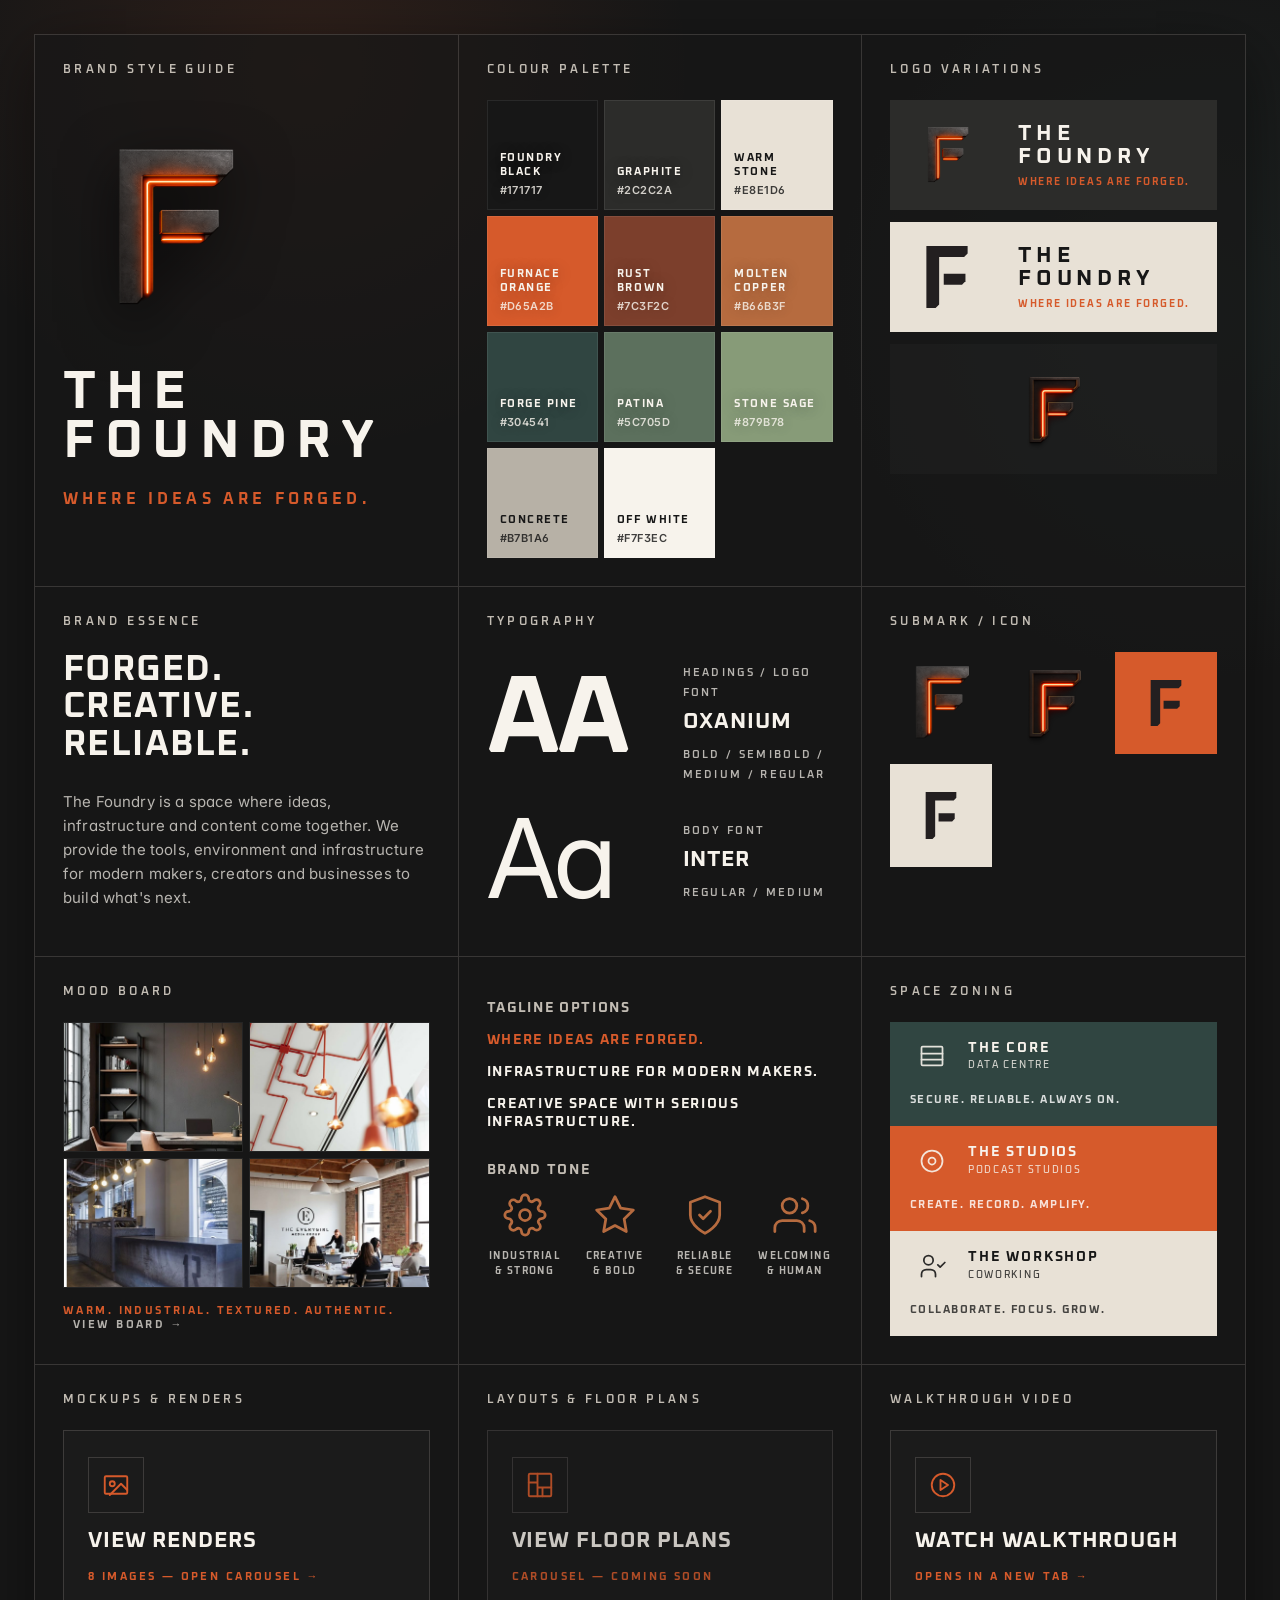
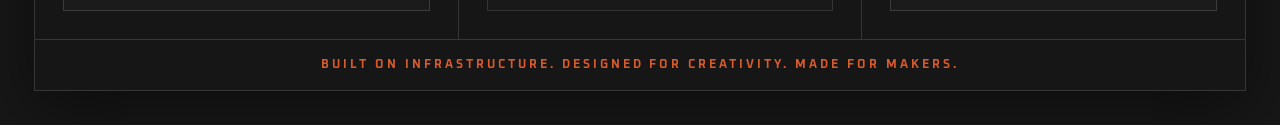
==== brand_guide.html @ 612e779f "Initial commit: The Foundry brand style guide Self-contained HTML/CSS brand guide with palette, typo" ====
<!doctype html>
<html lang="en">
<head>
  <meta charset="utf-8" />
  <meta name="viewport" content="width=device-width, initial-scale=1" />
  <title>The Foundry — Brand Style Guide</title>
  <link rel="preconnect" href="https://fonts.googleapis.com" />
  <link rel="preconnect" href="https://fonts.gstatic.com" crossorigin />
  <link rel="stylesheet" href="https://fonts.googleapis.com/css2?family=Inter:wght@300;400;500;600;700;800&family=Oxanium:wght@400;500;600;700&display=swap" />
  <link rel="stylesheet" href="brand_guide.css" />
</head>
<body>
  <main class="page">
    <section class="grid" aria-label="The Foundry brand style guide">

      <!-- Row 1, Col 1 — Hero -->
      <article class="panel brand-hero">
        <p class="kicker">Brand Style Guide</p>
        <img class="hero-mark" src="render/logo-render-cleaned.png" alt="The Foundry F monogram" />
        <h1>The<br>Foundry</h1>
        <p class="tagline">Where ideas are forged.</p>
      </article>

      <!-- Row 1, Col 2 — Colour palette -->
      <article class="panel">
        <p class="kicker">Colour Palette</p>
        <div class="palette">
          <div class="swatch" style="background:var(--foundry-black)"><strong>Foundry Black</strong><small>#171717</small></div>
          <div class="swatch" style="background:var(--graphite)"><strong>Graphite</strong><small>#2C2C2A</small></div>
          <div class="swatch light" style="background:var(--warm-stone)"><strong>Warm Stone</strong><small>#E8E1D6</small></div>
          <div class="swatch" style="background:var(--furnace-orange)"><strong>Furnace Orange</strong><small>#D65A2B</small></div>
          <div class="swatch" style="background:var(--rust-brown)"><strong>Rust Brown</strong><small>#7C3F2C</small></div>
          <div class="swatch" style="background:var(--molten-copper)"><strong>Molten Copper</strong><small>#B66B3F</small></div>
          <div class="swatch" style="background:var(--forge-pine)"><strong>Forge Pine</strong><small>#304541</small></div>
          <div class="swatch" style="background:var(--patina)"><strong>Patina</strong><small>#5C705D</small></div>
          <div class="swatch" style="background:var(--stone-sage)"><strong>Stone Sage</strong><small>#879B78</small></div>
          <div class="swatch light" style="background:var(--concrete)"><strong>Concrete</strong><small>#B7B1A6</small></div>
          <div class="swatch light" style="background:var(--off-white)"><strong>Off White</strong><small>#F7F3EC</small></div>
        </div>
      </article>

      <!-- Row 1, Col 3 — Logo variations -->
      <article class="panel">
        <p class="kicker">Logo Variations</p>
        <div class="logo-stack">
          <div class="logo-row dark">
            <img src="render/logo-render-cleaned.png" alt="F mark on dark background" />
            <div class="wordmark">The<br>Foundry<small>Where ideas are forged.</small></div>
          </div>

          <div class="logo-row stone">
            <img src="Logos/Logos-03.svg" alt="F mark on warm stone background" />
            <div class="wordmark">The<br>Foundry<small>Where ideas are forged.</small></div>
          </div>

          <div class="logo-solo"><img src="render/outline%20render.png" alt="F mark, isolated" /></div>
        </div>
      </article>

      <!-- Row 2, Col 1 — Brand essence -->
      <article class="panel essence">
        <p class="kicker">Brand Essence</p>
        <h2>Forged.<br>Creative.<br>Reliable.</h2>
        <p class="brand-copy">The Foundry is a space where ideas, infrastructure and content come together. We provide the tools, environment and infrastructure for modern makers, creators and businesses to build what's next.</p>
      </article>

      <!-- Row 2, Col 2 — Typography -->
      <article class="panel">
        <p class="kicker">Typography</p>
        <div class="type-block">
          <div class="type-sample">AA</div>
          <div class="type-meta">
            <small>Headings / Logo Font</small>
            <strong>Oxanium</strong>
            <small>Bold / Semibold / Medium / Regular</small>
          </div>
        </div>
        <div class="type-block">
          <div class="type-sample body">Aa</div>
          <div class="type-meta">
            <small>Body Font</small>
            <strong>Inter</strong>
            <small>Regular / Medium</small>
          </div>
        </div>
      </article>

      <!-- Row 2, Col 3 — Submark / Icon -->
      <article class="panel">
        <p class="kicker">Submark / Icon</p>
        <div class="submarks">
          <img src="render/logo-render-cleaned.png" alt="F submark on graphite" />
          <img src="render/outline%20render.png" alt="F submark on graphite" />
          <img src="Logos/Logos-03.svg" alt="F submark on furnace orange" style="background:var(--furnace-orange);object-fit:contain;padding:22px;" />
          <img src="Logos/Logos-03.svg" alt="F submark on warm stone" style="background:var(--warm-stone);object-fit:contain;padding:22px;" />
        </div>
      </article>

      <!-- Row 3, Col 1 — Mood board -->
      <article class="panel">
        <p class="kicker">Mood Board</p>
        <a class="moodboard-link" href="https://pin.it/gZhEs2NsE" target="_blank" rel="noopener noreferrer" aria-label="View The Foundry mood board on Pinterest (opens in a new tab)">
          <div class="photos">
            <img src="moodboard/foundry-office.jpg" alt="Dark industrial office with concrete floor, leather chairs and edison bulbs" />
            <img src="moodboard/copper-conduit.jpg" alt="Copper conduit pipes and copper pendant lights across a ceiling" />
            <img src="moodboard/steel-counter.jpg" alt="Blackened steel reception counter with overhead bulb cluster" />
            <img src="moodboard/brick-workshop.jpg" alt="Exposed brick and timber-beam coworking floor" />
          </div>
          <p class="photo-caption">Warm. Industrial. Textured. Authentic. <span class="moodboard-cta">View board →</span></p>
        </a>
      </article>

      <!-- Row 4, Col 1 — Tagline options + Brand tone -->
      <article class="panel tag-options">
        <p class="kicker">Tagline Options</p>
        <p class="accent">Where ideas are forged.</p>
        <p>Infrastructure for modern makers.</p>
        <p>Creative space with serious infrastructure.</p>

        <p class="kicker" style="margin-top:30px;">Brand Tone</p>
        <div class="tone-row">
          <div>
            <div class="tone-icon">
              <svg viewBox="0 0 24 24" aria-hidden="true" focusable="false">
                <circle cx="12" cy="12" r="3"/>
                <path d="M19.4 15a1.65 1.65 0 0 0 .33 1.82l.06.06a2 2 0 1 1-2.83 2.83l-.06-.06a1.65 1.65 0 0 0-1.82-.33 1.65 1.65 0 0 0-1 1.51V21a2 2 0 1 1-4 0v-.09A1.65 1.65 0 0 0 9 19.4a1.65 1.65 0 0 0-1.82.33l-.06.06a2 2 0 1 1-2.83-2.83l.06-.06A1.65 1.65 0 0 0 4.6 15a1.65 1.65 0 0 0-1.51-1H3a2 2 0 1 1 0-4h.09A1.65 1.65 0 0 0 4.6 9a1.65 1.65 0 0 0-.33-1.82l-.06-.06a2 2 0 1 1 2.83-2.83l.06.06a1.65 1.65 0 0 0 1.82.33H9a1.65 1.65 0 0 0 1-1.51V3a2 2 0 1 1 4 0v.09a1.65 1.65 0 0 0 1 1.51 1.65 1.65 0 0 0 1.82-.33l.06-.06a2 2 0 1 1 2.83 2.83l-.06.06a1.65 1.65 0 0 0-.33 1.82V9a1.65 1.65 0 0 0 1.51 1H21a2 2 0 1 1 0 4h-.09a1.65 1.65 0 0 0-1.51 1z"/>
              </svg>
            </div>
            <small>Industrial<br>&amp; Strong</small>
          </div>
          <div>
            <div class="tone-icon">
              <svg viewBox="0 0 24 24" aria-hidden="true" focusable="false">
                <polygon points="12 2 15.09 8.26 22 9.27 17 14.14 18.18 21.02 12 17.77 5.82 21.02 7 14.14 2 9.27 8.91 8.26 12 2"/>
              </svg>
            </div>
            <small>Creative<br>&amp; Bold</small>
          </div>
          <div>
            <div class="tone-icon">
              <svg viewBox="0 0 24 24" aria-hidden="true" focusable="false">
                <path d="M12 22s8-4 8-10V5l-8-3-8 3v7c0 6 8 10 8 10z"/>
                <polyline points="9 12 11 14 15 10"/>
              </svg>
            </div>
            <small>Reliable<br>&amp; Secure</small>
          </div>
          <div>
            <div class="tone-icon">
              <svg viewBox="0 0 24 24" aria-hidden="true" focusable="false">
                <path d="M17 21v-2a4 4 0 0 0-4-4H5a4 4 0 0 0-4 4v2"/>
                <circle cx="9" cy="7" r="4"/>
                <path d="M23 21v-2a4 4 0 0 0-3-3.87"/>
                <path d="M16 3.13a4 4 0 0 1 0 7.75"/>
              </svg>
            </div>
            <small>Welcoming<br>&amp; Human</small>
          </div>
        </div>
      </article>

      <!-- Row 3, Col 3 — Space zoning -->
      <article class="panel">
        <p class="kicker">Space Zoning</p>
        <div class="zones">
          <div class="zone core">
            <div class="zone-icon">
              <svg viewBox="0 0 24 24" aria-hidden="true" focusable="false">
                <rect x="3" y="4" width="18" height="16" rx="1"/>
                <line x1="3" y1="10" x2="21" y2="10"/>
                <line x1="3" y1="15" x2="21" y2="15"/>
              </svg>
            </div>
            <strong>The Core<small>Data Centre</small></strong>
            <p>Secure. Reliable. Always on.</p>
          </div>
          <div class="zone studio">
            <div class="zone-icon">
              <svg viewBox="0 0 24 24" aria-hidden="true" focusable="false">
                <circle cx="12" cy="12" r="9"/>
                <circle cx="12" cy="12" r="3"/>
              </svg>
            </div>
            <strong>The Studios<small>Podcast Studios</small></strong>
            <p>Create. Record. Amplify.</p>
          </div>
          <div class="zone workshop">
            <div class="zone-icon">
              <svg viewBox="0 0 24 24" aria-hidden="true" focusable="false">
                <path d="M3 21v-2a4 4 0 0 1 4-4h4a4 4 0 0 1 4 4v2"/>
                <circle cx="9" cy="7" r="4"/>
                <path d="M17 11l2 2 4-4"/>
              </svg>
            </div>
            <strong>The Workshop<small>Coworking</small></strong>
            <p>Collaborate. Focus. Grow.</p>
          </div>
        </div>
      </article>

      <!-- Row 4, Col 1 — Mockups & Renders (opens a lightbox carousel) -->
      <article class="panel panel-cta">
        <p class="kicker">Mockups &amp; Renders</p>
        <button class="cta-button" type="button" data-gallery="mockups" aria-haspopup="dialog">
          <span class="cta-icon" aria-hidden="true">
            <svg viewBox="0 0 24 24" focusable="false">
              <rect x="3" y="5" width="18" height="14" rx="1"/>
              <circle cx="9" cy="11" r="2"/>
              <path d="M21 16l-5-5-9 9"/>
            </svg>
          </span>
          <span class="cta-title">View Renders</span>
          <span class="cta-meta" data-gallery-count>Open carousel →</span>
        </button>
        <!--
          Each <img> in the template becomes a carousel slide; the alt text
          doubles as the caption shown in the lightbox.
        -->
        <template id="gallery-mockups">
          <img src="mockups/main_room.png" alt="Main open-plan workspace — warm industrial finish with branded F wall" />
          <img src="mockups/office_render_01_open_workspace_left.png" alt="Open workspace — Layer 8 zone with timber-clad central planter" />
          <img src="mockups/office_render_04_meeting_private_office_lower_right.png" alt="Private office — timber-slat back wall with linear LED" />
          <img src="mockups/corridor.png" alt="Studio corridor — slatted timber wall with warm sconce lighting" />
          <img src="mockups/image6.png" alt="Stairwell signage and material palette — blackened steel, timber slats, charcoal felt" />
          <img src="mockups/image4.png" alt="Three office design variations — Warm Industrial, Modern Minimal, Dark Refined" />
          <img src="mockups/signage.png" alt="External signage options — blade, directory, box and wall-mounted monolith" />
          <img src="mockups/logo%20signs.png" alt="Tenant neon logo signs — Layer 8 and mmtm" />
        </template>
      </article>

      <!-- Row 4, Col 2 — Layouts & Floor Plans (opens a lightbox carousel) -->
      <article class="panel panel-cta">
        <p class="kicker">Layouts &amp; Floor Plans</p>
        <button class="cta-button" type="button" data-gallery="floorplans" aria-haspopup="dialog">
          <span class="cta-icon" aria-hidden="true">
            <svg viewBox="0 0 24 24" focusable="false">
              <rect x="3" y="3" width="18" height="18" rx="1"/>
              <path d="M3 10h7M10 3v18M10 14h11M14 14v7"/>
            </svg>
          </span>
          <span class="cta-title">View Floor Plans</span>
          <span class="cta-meta" data-gallery-count>Open carousel →</span>
        </button>
        <!--
          Drop floor plans into the floorplans/ folder and list them here.
        -->
        <template id="gallery-floorplans">
          <!--
          <img src="floorplans/ground-floor.png" alt="Ground floor layout" />
          <img src="floorplans/first-floor.png" alt="First floor layout" />
          -->
        </template>
      </article>

      <!-- Row 4, Col 3 — Video walkthrough (external link, opens in new tab) -->
      <article class="panel panel-cta">
        <p class="kicker">Walkthrough Video</p>
        <!-- Swap the href for the real video URL once it's published. -->
        <a class="cta-button" href="https://example.com/foundry-walkthrough" target="_blank" rel="noopener noreferrer">
          <span class="cta-icon" aria-hidden="true">
            <svg viewBox="0 0 24 24" focusable="false">
              <circle cx="12" cy="12" r="9"/>
              <polygon points="10 8 16 12 10 16 10 8"/>
            </svg>
          </span>
          <span class="cta-title">Watch Walkthrough</span>
          <span class="cta-meta">Opens in a new tab →</span>
        </a>
      </article>

      <div class="footer">Built on infrastructure. Designed for creativity. Made for makers.</div>
    </section>
  </main>

  <!-- Lightbox carousel (one instance, reused by every gallery panel) -->
  <div class="lightbox" id="lightbox" role="dialog" aria-modal="true" aria-labelledby="lightbox-title" hidden>
    <button class="lightbox-close" type="button" aria-label="Close gallery">×</button>
    <h2 class="lightbox-title" id="lightbox-title"></h2>
    <button class="lightbox-nav lightbox-prev" type="button" aria-label="Previous image">‹</button>
    <figure class="lightbox-figure">
      <img class="lightbox-image" alt="" />
      <figcaption class="lightbox-caption"></figcaption>
    </figure>
    <button class="lightbox-nav lightbox-next" type="button" aria-label="Next image">›</button>
    <div class="lightbox-counter"><span class="lightbox-index">1</span> / <span class="lightbox-total">1</span></div>
    <p class="lightbox-empty" hidden>No images yet — add them to the gallery and they'll show up here.</p>
  </div>

  <script>
    (function () {
      const lightbox = document.getElementById('lightbox');
      const imgEl = lightbox.querySelector('.lightbox-image');
      const captionEl = lightbox.querySelector('.lightbox-caption');
      const titleEl = lightbox.querySelector('.lightbox-title');
      const indexEl = lightbox.querySelector('.lightbox-index');
      const totalEl = lightbox.querySelector('.lightbox-total');
      const figureEl = lightbox.querySelector('.lightbox-figure');
      const counterEl = lightbox.querySelector('.lightbox-counter');
      const emptyEl = lightbox.querySelector('.lightbox-empty');
      const prevBtn = lightbox.querySelector('.lightbox-prev');
      const nextBtn = lightbox.querySelector('.lightbox-next');
      const closeBtn = lightbox.querySelector('.lightbox-close');

      let slides = [];
      let cursor = 0;
      let returnFocus = null;

      // Reflect each gallery's image count on its trigger.
      document.querySelectorAll('[data-gallery]').forEach(function (trigger) {
        const tpl = document.getElementById('gallery-' + trigger.dataset.gallery);
        const meta = trigger.querySelector('[data-gallery-count]');
        if (!tpl || !meta) return;
        const count = tpl.content.querySelectorAll('img').length;
        meta.textContent = count
          ? count + (count === 1 ? ' image — open carousel →' : ' images — open carousel →')
          : 'Carousel — coming soon';
        if (!count) trigger.classList.add('is-empty');
      });

      function render() {
        if (!slides.length) {
          figureEl.hidden = true;
          counterEl.hidden = true;
          prevBtn.hidden = true;
          nextBtn.hidden = true;
          emptyEl.hidden = false;
          return;
        }
        figureEl.hidden = false;
        emptyEl.hidden = true;
        const showNav = slides.length > 1;
        prevBtn.hidden = !showNav;
        nextBtn.hidden = !showNav;
        counterEl.hidden = !showNav;
        const slide = slides[cursor];
        imgEl.src = slide.src;
        imgEl.alt = slide.alt || '';
        captionEl.textContent = slide.alt || '';
        captionEl.hidden = !slide.alt;
        indexEl.textContent = String(cursor + 1);
        totalEl.textContent = String(slides.length);
      }

      function open(trigger) {
        const id = 'gallery-' + trigger.dataset.gallery;
        const tpl = document.getElementById(id);
        slides = tpl
          ? Array.from(tpl.content.querySelectorAll('img')).map(function (img) {
              return { src: img.getAttribute('src'), alt: img.getAttribute('alt') || '' };
            })
          : [];
        cursor = 0;
        titleEl.textContent = trigger.closest('.panel').querySelector('.kicker').textContent;
        returnFocus = trigger;
        render();
        lightbox.hidden = false;
        document.body.classList.add('lightbox-open');
        (slides.length ? closeBtn : closeBtn).focus();
      }

      function close() {
        lightbox.hidden = true;
        document.body.classList.remove('lightbox-open');
        imgEl.removeAttribute('src');
        if (returnFocus) returnFocus.focus();
      }

      function step(delta) {
        if (!slides.length) return;
        cursor = (cursor + delta + slides.length) % slides.length;
        render();
      }

      document.addEventListener('click', function (event) {
        const trigger = event.target.closest('[data-gallery]');
        if (trigger) {
          event.preventDefault();
          open(trigger);
        }
      });

      closeBtn.addEventListener('click', close);
      prevBtn.addEventListener('click', function () { step(-1); });
      nextBtn.addEventListener('click', function () { step(1); });

      // Backdrop click closes (but not clicks on image/buttons).
      lightbox.addEventListener('click', function (event) {
        if (event.target === lightbox) close();
      });

      document.addEventListener('keydown', function (event) {
        if (lightbox.hidden) return;
        if (event.key === 'Escape') close();
        if (event.key === 'ArrowLeft') step(-1);
        if (event.key === 'ArrowRight') step(1);
      });
    })();
  </script>
</body>
</html>
---- brand_guide.css ----
:root {
  --foundry-black: #171717;
  --graphite: #2c2c2a;
  --warm-stone: #e8e1d6;
  --furnace-orange: #d65a2b;
  --molten-copper: #b66b3f;
  --forge-pine: #304541;
  --patina: #5c705d;
  --stone-sage: #879b78;
  --off-white: #f7f3ec;
  --concrete: #b7b1a6;
  --rust-brown: #7c3f2c;
  --line: rgba(232, 225, 214, 0.16);
  --muted: rgba(247, 243, 236, 0.72);
  --shadow: 0 18px 60px rgba(0, 0, 0, .45);
  --glow: 0 0 16px rgba(214, 90, 43, .75), 0 0 34px rgba(214, 90, 43, .34);

  /* Typography stacks. Oxanium (Google Fonts) is the heading/display face;
     Inter (Google Fonts) is body. */
  --font-display: 'Oxanium', 'Helvetica Neue', Arial, sans-serif;
  --font-body: 'Inter', ui-sans-serif, system-ui, -apple-system, BlinkMacSystemFont, 'Segoe UI', sans-serif;
}

* { box-sizing: border-box; }

body {
  margin: 0;
  background:
    radial-gradient(circle at 24% 4%, rgba(214, 90, 43, .12), transparent 24rem),
    radial-gradient(circle at 94% 18%, rgba(48, 69, 65, .25), transparent 23rem),
    var(--foundry-black);
  color: var(--off-white);
  font-family: var(--font-body);
  font-feature-settings: 'ss01', 'cv11';
  letter-spacing: .01em;
}

.page {
  max-width: 1480px;
  margin: 0 auto;
  padding: 34px;
}

.grid {
  display: grid;
  grid-template-columns: 1.05fr 1fr .95fr;
  gap: 0;
  border: 1px solid var(--line);
  background: rgba(23, 23, 23, .68);
  box-shadow: var(--shadow);
}

.panel {
  min-height: 180px;
  padding: 28px;
  border-right: 1px solid var(--line);
  border-bottom: 1px solid var(--line);
  position: relative;
  overflow: hidden;
}

.panel:nth-child(3n) { border-right: 0; }

.kicker {
  font-family: var(--font-display);
  color: var(--warm-stone);
  font-size: 12px;
  text-transform: uppercase;
  letter-spacing: .28em;
  margin: 0 0 22px;
  opacity: .82;
  font-weight: 600;
}

h1, h2, h3, p { margin: 0; }

.brand-hero {
  min-height: 540px;
  display: flex;
  flex-direction: column;
}

.hero-mark {
  width: 220px;
  margin: 18px 0 30px;
  filter: drop-shadow(0 18px 28px rgba(0, 0, 0, .6));
}

h1 {
  font-family: var(--font-display);
  font-weight: 700;
  font-size: clamp(32px, 4.2vw, 72px);
  line-height: .92;
  letter-spacing: .18em;
  text-transform: uppercase;
  max-width: 100%;
  overflow-wrap: break-word;
  word-break: break-word;
  hyphens: none;
}

.tagline, .accent { color: var(--furnace-orange); }

.tagline {
  font-family: var(--font-display);
  margin-top: 22px;
  text-transform: uppercase;
  letter-spacing: .26em;
  font-weight: 700;
  font-size: 16px;
}

.brand-copy {
  margin-top: 26px;
  color: var(--muted);
  font-family: var(--font-body);
  font-size: 15px;
  line-height: 1.6;
  max-width: 420px;
  font-weight: 400;
}

.essence h2 {
  font-family: var(--font-display);
  font-size: 36px;
  line-height: 1.04;
  letter-spacing: .04em;
  text-transform: uppercase;
  font-weight: 700;
  margin-bottom: 12px;
}

/* Palette */
.palette {
  display: grid;
  grid-template-columns: repeat(3, 1fr);
  gap: 6px;
}

.swatch {
  min-height: 110px;
  padding: 12px;
  display: flex;
  flex-direction: column;
  justify-content: flex-end;
  border: 1px solid rgba(255, 255, 255, .08);
  color: var(--off-white);
  text-shadow: 0 1px 14px rgba(0, 0, 0, .35);
}
.swatch.light { color: var(--foundry-black); text-shadow: none; }
.swatch strong {
  font-family: var(--font-display);
  font-size: 11px;
  letter-spacing: .14em;
  text-transform: uppercase;
  font-weight: 700;
}
.swatch small {
  margin-top: 4px;
  font-family: var(--font-body);
  font-weight: 600;
  font-size: 11px;
  opacity: .82;
  letter-spacing: .04em;
}

/* Logo variations */
.logo-stack { display: grid; gap: 12px; }
.logo-row {
  display: grid;
  grid-template-columns: 92px 1fr;
  align-items: center;
  gap: 18px;
  padding: 16px 18px;
}
.logo-row.dark { background: var(--graphite); }
.logo-row.stone { background: var(--warm-stone); color: var(--foundry-black); }
.logo-row img { width: 78px; height: auto; display: block; }

.wordmark {
  font-family: var(--font-display);
  font-size: 22px;
  font-weight: 700;
  line-height: 1.05;
  letter-spacing: .22em;
  text-transform: uppercase;
}
.wordmark small {
  display: block;
  color: var(--furnace-orange);
  font-size: 10px;
  letter-spacing: .18em;
  margin-top: 8px;
  font-weight: 700;
}
.logo-row.stone .wordmark small { color: var(--furnace-orange); }

.logo-solo {
  display: grid;
  place-items: center;
  min-height: 130px;
  background: rgba(255, 255, 255, .02);
}
.logo-solo img { width: 100px; }

/* Typography */
.type-block {
  display: grid;
  grid-template-columns: 170px 1fr;
  gap: 26px;
  align-items: center;
  padding: 8px 0 22px;
}

.type-sample {
  font-family: var(--font-display);
  font-size: 110px;
  line-height: .85;
  font-weight: 700;
  letter-spacing: -.02em;
}
.type-sample.body {
  font-family: var(--font-body);
  font-weight: 400;
  letter-spacing: -.02em;
}
.type-meta small {
  font-family: var(--font-display);
  color: var(--muted);
  text-transform: uppercase;
  font-size: 10.5px;
  letter-spacing: .22em;
  font-weight: 600;
}
.type-meta strong {
  display: block;
  font-family: var(--font-display);
  font-size: 22px;
  letter-spacing: .04em;
  margin: 8px 0 6px;
  font-weight: 700;
  text-transform: uppercase;
}

/* Submarks */
.submarks {
  display: grid;
  grid-template-columns: repeat(3, 1fr);
  gap: 10px;
}
.submarks img {
  width: 100%;
  aspect-ratio: 1;
  object-fit: cover;
  display: block;
}

/* Photography */
.photos {
  display: grid;
  grid-template-columns: 1fr 1fr;
  gap: 6px;
}
.photos img {
  width: 100%;
  height: 130px;
  object-fit: cover;
  display: block;
  border: 1px solid rgba(255, 255, 255, .06);
}
.photo-caption {
  font-family: var(--font-display);
  font-size: 11px;
  color: var(--furnace-orange);
  letter-spacing: .22em;
  text-transform: uppercase;
  margin-top: 16px;
  font-weight: 700;
}

.moodboard-link {
  display: block;
  text-decoration: none;
  color: inherit;
  transition: opacity .2s ease;
}
.moodboard-link:hover,
.moodboard-link:focus-visible { opacity: .82; outline: none; }
.moodboard-link:focus-visible .moodboard-cta { text-decoration: underline; }
.moodboard-cta {
  display: inline-block;
  margin-left: 10px;
  color: var(--off-white);
  opacity: .7;
}

/* Tagline options + tone */
.tag-options p {
  margin: 14px 0;
  text-transform: uppercase;
  font-weight: 700;
  letter-spacing: .12em;
  font-family: var(--font-display);
  font-size: 14px;
}

.tone-row {
  display: grid;
  grid-template-columns: repeat(4, 1fr);
  text-align: center;
  gap: 14px;
  margin-top: 8px;
}
.tone-icon {
  display: flex;
  justify-content: center;
  color: var(--molten-copper);
  margin-bottom: 12px;
  line-height: 1;
}
.tone-icon svg {
  width: 44px;
  height: 44px;
  stroke: currentColor;
  fill: none;
  stroke-width: 1.5;
  stroke-linecap: round;
  stroke-linejoin: round;
}
.tone-row small {
  display: block;
  color: var(--muted);
  text-transform: uppercase;
  font-weight: 700;
  letter-spacing: .14em;
  font-size: 10px;
  line-height: 1.5;
  font-family: var(--font-display);
}

/* CTA panels (mockups, floor plans, walkthrough video) */
.panel-cta { display: flex; flex-direction: column; }
.cta-button {
  appearance: none;
  background: rgba(255, 255, 255, .02);
  border: 1px solid var(--line);
  color: var(--off-white);
  font: inherit;
  cursor: pointer;
  text-align: left;
  text-decoration: none;
  display: flex;
  flex-direction: column;
  gap: 16px;
  padding: 26px 24px;
  flex: 1;
  transition: background .2s ease, border-color .2s ease, transform .2s ease;
}
.cta-button:hover,
.cta-button:focus-visible {
  background: rgba(214, 90, 43, .08);
  border-color: rgba(214, 90, 43, .55);
  outline: none;
}
.cta-button.is-empty { cursor: default; opacity: .8; }
.cta-icon {
  display: flex;
  align-items: center;
  justify-content: center;
  width: 56px;
  height: 56px;
  border: 1px solid var(--line);
  color: var(--furnace-orange);
}
.cta-icon svg {
  width: 30px;
  height: 30px;
  stroke: currentColor;
  fill: none;
  stroke-width: 1.5;
  stroke-linecap: round;
  stroke-linejoin: round;
}
.cta-title {
  font-family: var(--font-display);
  font-size: 22px;
  font-weight: 700;
  letter-spacing: .04em;
  text-transform: uppercase;
  line-height: 1.1;
  margin-top: auto;
}
.cta-meta {
  font-family: var(--font-display);
  font-size: 11px;
  text-transform: uppercase;
  letter-spacing: .22em;
  color: var(--furnace-orange);
  font-weight: 700;
}

/* Lightbox */
body.lightbox-open { overflow: hidden; }
.lightbox {
  position: fixed;
  inset: 0;
  background: rgba(8, 8, 8, .92);
  z-index: 1000;
  display: grid;
  grid-template-rows: auto 1fr auto;
  grid-template-columns: auto 1fr auto;
  grid-template-areas:
    "title  title  close"
    "prev   stage  next"
    ".      counter .";
  align-items: center;
  justify-items: center;
  padding: 32px;
  gap: 18px;
  backdrop-filter: blur(6px);
}
.lightbox[hidden] { display: none; }
.lightbox-title {
  grid-area: title;
  justify-self: start;
  margin: 0;
  font-family: var(--font-display);
  font-size: 14px;
  letter-spacing: .26em;
  text-transform: uppercase;
  color: var(--warm-stone);
  opacity: .82;
  font-weight: 600;
}
.lightbox-close {
  grid-area: close;
  appearance: none;
  background: transparent;
  border: 1px solid var(--line);
  color: var(--off-white);
  font-size: 28px;
  line-height: 1;
  width: 44px;
  height: 44px;
  cursor: pointer;
  transition: background .2s ease;
}
.lightbox-close:hover,
.lightbox-close:focus-visible {
  background: rgba(214, 90, 43, .18);
  outline: none;
}
.lightbox-nav {
  appearance: none;
  background: transparent;
  border: 1px solid var(--line);
  color: var(--off-white);
  font-size: 32px;
  line-height: 1;
  width: 52px;
  height: 52px;
  cursor: pointer;
  transition: background .2s ease;
}
.lightbox-nav:hover,
.lightbox-nav:focus-visible {
  background: rgba(214, 90, 43, .18);
  outline: none;
}
.lightbox-prev { grid-area: prev; }
.lightbox-next { grid-area: next; }
.lightbox-figure {
  grid-area: stage;
  margin: 0;
  display: flex;
  flex-direction: column;
  align-items: center;
  gap: 14px;
  max-width: min(1200px, 100%);
  max-height: 100%;
}
.lightbox-image {
  max-width: 100%;
  max-height: 76vh;
  object-fit: contain;
  display: block;
  box-shadow: 0 20px 80px rgba(0, 0, 0, .55);
}
.lightbox-caption {
  font-family: var(--font-body);
  font-size: 13px;
  color: var(--muted);
  text-align: center;
  letter-spacing: .04em;
}
.lightbox-counter {
  grid-area: counter;
  font-family: var(--font-display);
  font-size: 11px;
  letter-spacing: .26em;
  text-transform: uppercase;
  color: var(--muted);
  font-weight: 700;
}
.lightbox-empty {
  grid-area: stage;
  color: var(--muted);
  font-family: var(--font-display);
  text-transform: uppercase;
  letter-spacing: .22em;
  font-size: 12px;
  text-align: center;
  max-width: 32ch;
}

/* Space zoning */
.zones { display: grid; gap: 0; }
.zone {
  display: grid;
  grid-template-columns: 44px 1fr;
  gap: 14px;
  align-items: center;
  padding: 18px 20px;
  min-height: 92px;
  color: var(--off-white);
}
.zone strong {
  font-family: var(--font-display);
  font-size: 14px;
  letter-spacing: .14em;
  text-transform: uppercase;
  font-weight: 700;
  display: block;
  line-height: 1.2;
}
.zone strong small {
  display: block;
  font-size: 9.5px;
  letter-spacing: .18em;
  font-weight: 500;
  margin-top: 4px;
  opacity: .82;
}
.zone p {
  grid-column: 1 / -1;
  font-family: var(--font-display);
  font-size: 10.5px;
  line-height: 1.6;
  text-transform: uppercase;
  letter-spacing: .14em;
  color: rgba(255, 255, 255, .82);
  font-weight: 700;
  margin-top: 6px;
}
.zone.core { background: var(--forge-pine); }
.zone.studio { background: var(--furnace-orange); }
.zone.workshop { background: var(--warm-stone); color: var(--foundry-black); }
.zone.workshop p { color: rgba(23, 23, 23, .78); }
.zone-icon {
  display: flex;
  align-items: center;
  justify-content: center;
  opacity: .9;
}
.zone-icon svg {
  width: 28px;
  height: 28px;
  stroke: currentColor;
  fill: none;
  stroke-width: 1.5;
  stroke-linecap: round;
  stroke-linejoin: round;
}

.footer {
  grid-column: 1 / -1;
  padding: 18px 28px;
  text-align: center;
  text-transform: uppercase;
  color: var(--furnace-orange);
  letter-spacing: .26em;
  font-size: 11.5px;
  font-weight: 700;
  font-family: var(--font-display);
}

/* Span helpers */
.span-2-rows { grid-row: span 2; }
.span-2-cols { grid-column: span 2; border-right: 0; }
.span-3-cols { grid-column: 1 / -1; border-right: 0; }

@media (max-width: 1050px) {
  .grid { grid-template-columns: 1fr; }
  .panel { border-right: 0; }
  .brand-hero { min-height: 420px; }
  .palette, .tone-row { grid-template-columns: repeat(2, 1fr); }
  .span-2-rows { grid-row: auto; }
  .span-2-cols, .span-3-cols { grid-column: auto; }
  h1 { letter-spacing: .16em; }
}
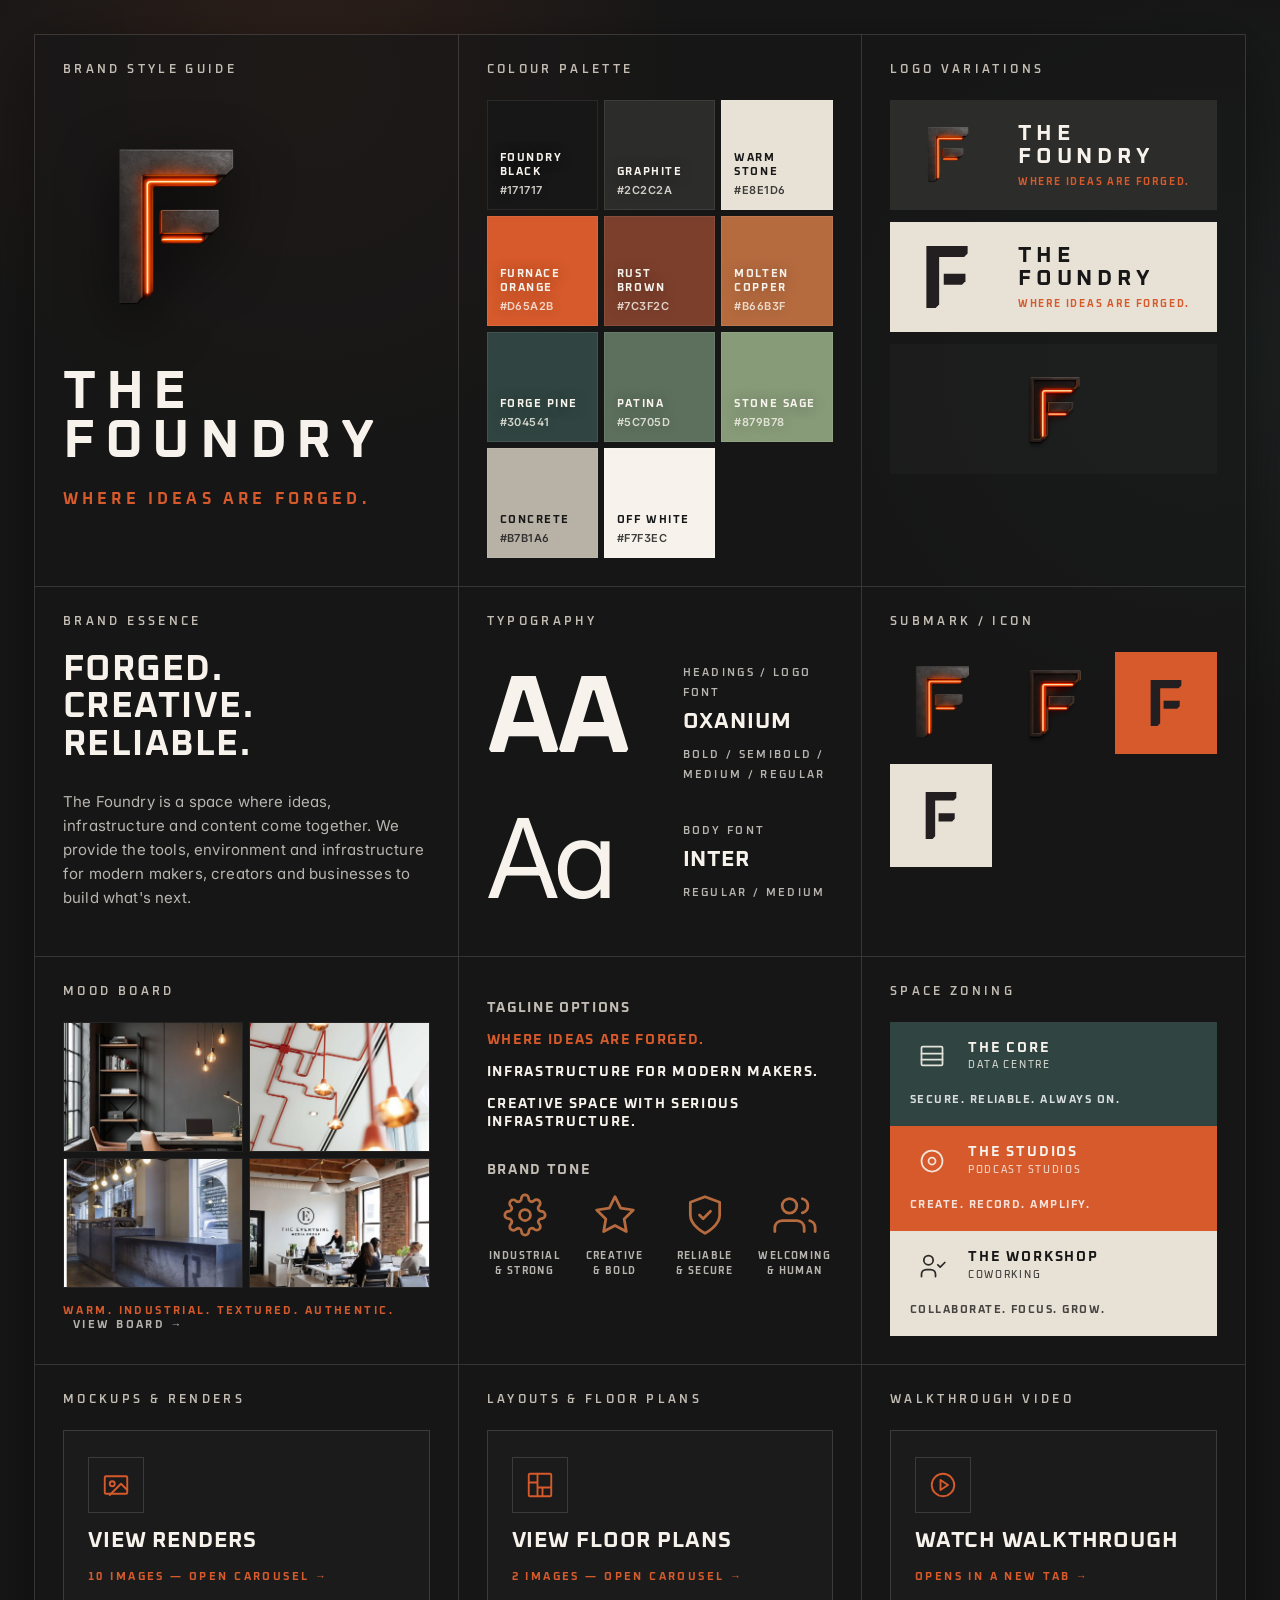
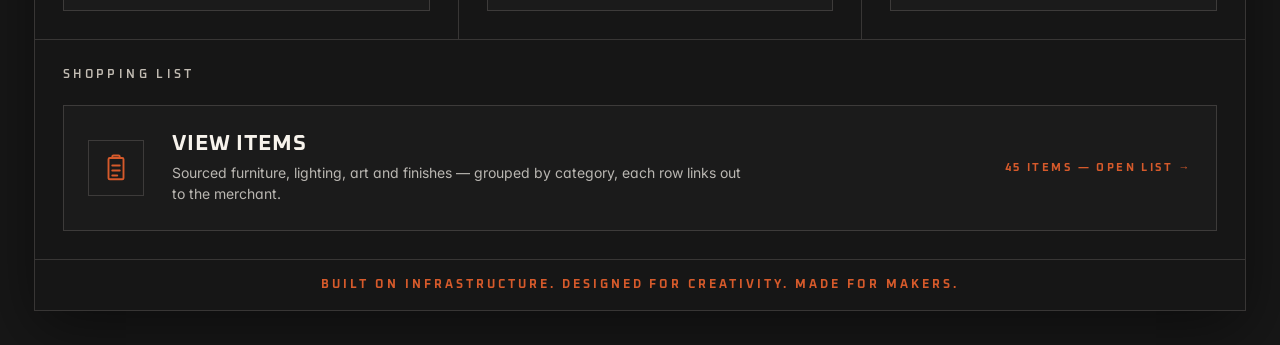
==== commit c0c09f18: "Added extra images" ====
--- a/brand_guide.html
+++ b/brand_guide.html
@@ -220,6 +220,8 @@
           <img src="mockups/main_room.png" alt="Main open-plan workspace — warm industrial finish with branded F wall" />
           <img src="mockups/office_render_01_open_workspace_left.png" alt="Open workspace — Layer 8 zone with timber-clad central planter" />
           <img src="mockups/office_render_04_meeting_private_office_lower_right.png" alt="Private office — timber-slat back wall with linear LED" />
+          <img src="mockups/orange%20room.png" alt="Meeting room — reclaimed timber boardroom table with terracotta acoustic discs" />
+          <img src="mockups/study.png" alt="Study / meeting nook — dark green walls, framed map artwork and reclaimed timber table" />
           <img src="mockups/corridor.png" alt="Studio corridor — slatted timber wall with warm sconce lighting" />
           <img src="mockups/image6.png" alt="Stairwell signage and material palette — blackened steel, timber slats, charcoal felt" />
           <img src="mockups/image4.png" alt="Three office design variations — Warm Industrial, Modern Minimal, Dark Refined" />
@@ -245,10 +247,8 @@
           Drop floor plans into the floorplans/ folder and list them here.
         -->
         <template id="gallery-floorplans">
-          <!--
-          <img src="floorplans/ground-floor.png" alt="Ground floor layout" />
-          <img src="floorplans/first-floor.png" alt="First floor layout" />
-          -->
+          <img src="floorplans/Bottom.png" alt="Ground floor — reception, studios, server rooms and meeting room" />
+          <img src="floorplans/Top%20Floor.png" alt="Top floor — open-plan offices and breakout zones" />
         </template>
       </article>
 
@@ -268,6 +268,109 @@
         </a>
       </article>
 
+      <!-- Row 5 — Shopping list (full width, opens table lightbox) -->
+      <article class="panel panel-cta span-3-cols">
+        <p class="kicker">Shopping List</p>
+        <button class="cta-button cta-button--wide" type="button" data-gallery="shopping" aria-haspopup="dialog">
+          <span class="cta-icon" aria-hidden="true">
+            <svg viewBox="0 0 24 24" focusable="false">
+              <rect x="6" y="4" width="12" height="17" rx="1"/>
+              <path d="M9 4V3a1 1 0 0 1 1-1h4a1 1 0 0 1 1 1v1"/>
+              <line x1="9" y1="10" x2="15" y2="10"/>
+              <line x1="9" y1="14" x2="15" y2="14"/>
+              <line x1="9" y1="18" x2="13" y2="18"/>
+            </svg>
+          </span>
+          <span class="cta-copy">
+            <span class="cta-title">View Items</span>
+            <span class="cta-subtitle">Sourced furniture, lighting, art and finishes — grouped by category, each row links out to the merchant.</span>
+          </span>
+          <span class="cta-meta" data-gallery-count>Open list →</span>
+        </button>
+        <template id="gallery-shopping">
+          <table class="shopping-list">
+            <tbody>
+              <tr class="shopping-group"><th colspan="2">Sofa &amp; Arm Chairs</th></tr>
+              <tr><td><a href="https://www.habitat.co.uk/product/8341596?clickPR=plp:9:109" target="_blank" rel="noopener noreferrer">Habitat — sofa</a></td><td class="merchant">habitat.co.uk</td></tr>
+              <tr><td><a href="https://jysk.co.uk/living-room/sofas/sofa-egedal-25-seater-light-grey-fabric?article=3699097#product-intro" target="_blank" rel="noopener noreferrer">JYSK — Egedal 2.5-seater sofa, light grey</a></td><td class="merchant">jysk.co.uk</td></tr>
+              <tr><td><a href="https://www.ikea.com/gb/en/p/vedbo-armchair-gunnared-dark-grey-30424125/" target="_blank" rel="noopener noreferrer">IKEA — VEDBÖ armchair, Gunnared dark grey</a></td><td class="merchant">ikea.com</td></tr>
+              <tr><td><a href="https://www.ikea.com/gb/en/p/vedbo-high-back-armchair-gunnared-dark-grey-70424133/#content" target="_blank" rel="noopener noreferrer">IKEA — VEDBÖ high-back armchair, dark grey</a></td><td class="merchant">ikea.com</td></tr>
+
+              <tr class="shopping-group"><th colspan="2">Lights</th></tr>
+              <tr><td><a href="https://www.lights.co.uk/p/lindby-valentina-pendant-light-glass-smoky-grey-round-5-bulb-10019842.html" target="_blank" rel="noopener noreferrer">Lindby — Valentina 5-bulb pendant, smoky grey</a></td><td class="merchant">lights.co.uk</td></tr>
+              <tr><td><a href="https://www.ikea.com/gb/en/p/molnart-led-bulb-e27-200-lumen-tube-shaped-black-clear-glass-50613375/" target="_blank" rel="noopener noreferrer">IKEA — MOLNART LED tube bulb, E27</a></td><td class="merchant">ikea.com</td></tr>
+              <tr><td><a href="https://www.illumination.co.uk/koyoto-pendant-light-glass-30-cm-h3622759.html" target="_blank" rel="noopener noreferrer">Illumination — Koyoto glass pendant, 30 cm</a></td><td class="merchant">illumination.co.uk</td></tr>
+              <tr><td><a href="https://neutralighting.co.uk/products/junel-minimalist-oval-interior-hanging-pendant-light?currency=GBP&amp;country=GB&amp;variant=46567550058670" target="_blank" rel="noopener noreferrer">Neutra — Junel minimalist oval pendant</a></td><td class="merchant">neutralighting.co.uk</td></tr>
+
+              <tr class="shopping-group"><th colspan="2">Lamps</th></tr>
+              <tr><td><a href="https://www.ikea.com/gb/en/p/hektar-floor-lamp-with-3-spot-dark-grey-60393603/" target="_blank" rel="noopener noreferrer">IKEA — HEKTAR 3-spot floor lamp, dark grey</a></td><td class="merchant">ikea.com</td></tr>
+
+              <tr class="shopping-group"><th colspan="2">Artwork</th></tr>
+              <tr><td><a href="https://www.fab-art.co/products/mountain-ride-adventure-art-print-19082-1765361004947?variant=53047926128986&amp;currency=GBP&amp;country=GB" target="_blank" rel="noopener noreferrer">Fab Art — Mountain Ride print</a></td><td class="merchant">fab-art.co</td></tr>
+              <tr><td><a href="https://www.etsy.com/uk/listing/1473017847/burgh-island-devon-travel-poster-hand" target="_blank" rel="noopener noreferrer">Etsy — Burgh Island Devon travel poster</a></td><td class="merchant">etsy.com</td></tr>
+              <tr><td><a href="https://www.fab-art.co/products/mountain-cable-adventure-art-print-20990" target="_blank" rel="noopener noreferrer">Fab Art — Mountain Cable print</a></td><td class="merchant">fab-art.co</td></tr>
+              <tr><td><a href="https://www.fab-art.co/products/sunlit-desert-escape-art-print-22199-1771415774110" target="_blank" rel="noopener noreferrer">Fab Art — Sunlit Desert Escape print</a></td><td class="merchant">fab-art.co</td></tr>
+              <tr><td><a href="https://www.fab-art.co/products/vibrant-hillside-journey-art-print-22192-1771412833539" target="_blank" rel="noopener noreferrer">Fab Art — Vibrant Hillside Journey print</a></td><td class="merchant">fab-art.co</td></tr>
+              <tr><td><a href="https://www.fab-art.co/products/bold-volcano-glow-art-print-18805-1765023421802" target="_blank" rel="noopener noreferrer">Fab Art — Bold Volcano Glow print</a></td><td class="merchant">fab-art.co</td></tr>
+              <tr><td><a href="https://www.fab-art.co/products/volcanic-glow-silhouette-art-print-18772-1765023169456" target="_blank" rel="noopener noreferrer">Fab Art — Volcanic Glow Silhouette print</a></td><td class="merchant">fab-art.co</td></tr>
+              <tr><td><a href="https://www.fab-art.co/products/snowy-village-escape-art-print-36472" target="_blank" rel="noopener noreferrer">Fab Art — Snowy Village Escape print</a></td><td class="merchant">fab-art.co</td></tr>
+              <tr><td><a href="https://www.made.com/style/su485998/e30293" target="_blank" rel="noopener noreferrer">Made — art print</a></td><td class="merchant">made.com</td></tr>
+              <tr><td><a href="https://www.lichtbild-manufaktur.shop/" target="_blank" rel="noopener noreferrer">Lichtbild Manufaktur — print store</a></td><td class="merchant">lichtbild-manufaktur.shop</td></tr>
+
+              <tr class="shopping-group"><th colspan="2">Accessories</th></tr>
+              <tr><td><a href="https://www.made.com/style/su313187/b90987" target="_blank" rel="noopener noreferrer">Made — accessory</a></td><td class="merchant">made.com</td></tr>
+              <tr><td><a href="https://www.etsy.com/uk/listing/1891523387/on-air-light-box-led-recording-studio" target="_blank" rel="noopener noreferrer">Etsy — &ldquo;ON AIR&rdquo; LED studio light box</a></td><td class="merchant">etsy.com</td></tr>
+              <tr><td><a href="https://www.ikea.com/gb/en/p/gullbergsoe-cushion-cover-bright-yellow-white-outdoor-indoor-50598582/" target="_blank" rel="noopener noreferrer">IKEA — GULLBERGSÖ cushion cover, yellow/white</a></td><td class="merchant">ikea.com</td></tr>
+              <tr><td><a href="https://www.ikea.com/gb/en/p/gullbergsoe-cushion-cover-bright-pink-bright-orange-outdoor-indoor-60598586/" target="_blank" rel="noopener noreferrer">IKEA — GULLBERGSÖ cushion cover, pink/orange</a></td><td class="merchant">ikea.com</td></tr>
+              <tr><td><a href="https://www.ikea.com/gb/en/p/oegonlocksmal-cushion-cover-black-white-70600999/" target="_blank" rel="noopener noreferrer">IKEA — ÖGONLOCKSMÅL cushion cover, black/white</a></td><td class="merchant">ikea.com</td></tr>
+
+              <tr class="shopping-group"><th colspan="2">Sound Panels</th></tr>
+              <tr><td><a href="https://sonio.co.uk/products/silentspace-circle-acoustic-rafts-multiple-sizes" target="_blank" rel="noopener noreferrer">Sonio — SilentSpace circle acoustic rafts</a></td><td class="merchant">sonio.co.uk</td></tr>
+
+              <tr class="shopping-group"><th colspan="2">Wall Felt</th></tr>
+              <tr><td><a href="https://sonio.co.uk/products/autex-groove-patterned-acoustic-panels-2700-x-1200mm?variant=56593298489730" target="_blank" rel="noopener noreferrer">Sonio — Autex Groove acoustic panels, 2700 × 1200 mm</a></td><td class="merchant">sonio.co.uk</td></tr>
+              <tr><td><a href="https://www.refelt.com/product/standard-flux-acoustic-wall-panel/" target="_blank" rel="noopener noreferrer">ReFelt — Standard Flux acoustic wall panel</a></td><td class="merchant">refelt.com</td></tr>
+
+              <tr class="shopping-group"><th colspan="2">Rugs</th></tr>
+              <tr><td><a href="https://www.ikea.com/gb/en/p/stockholm-rug-flatwoven-handmade-striped-black-off-white-90103254/" target="_blank" rel="noopener noreferrer">IKEA — STOCKHOLM rug, striped black/off-white</a></td><td class="merchant">ikea.com</td></tr>
+              <tr><td><a href="https://www.ikea.com/gb/en/p/publikvaerd-rug-flatwoven-orange-circle-pattern-40629739/" target="_blank" rel="noopener noreferrer">IKEA — PUBLIKVÄRD rug, orange circle pattern</a></td><td class="merchant">ikea.com</td></tr>
+              <tr><td><a href="https://www.ikea.com/gb/en/p/ikea-ps-2026-rug-low-pile-off-white-red-10619402/" target="_blank" rel="noopener noreferrer">IKEA — PS 2026 rug, off-white/red</a></td><td class="merchant">ikea.com</td></tr>
+              <tr><td><a href="https://www.habitat.co.uk/product/9431072" target="_blank" rel="noopener noreferrer">Habitat — rug</a></td><td class="merchant">habitat.co.uk</td></tr>
+              <tr><td><a href="https://www.habitat.co.uk/product/7089031?clickPR=plp:3:121" target="_blank" rel="noopener noreferrer">Habitat — rug</a></td><td class="merchant">habitat.co.uk</td></tr>
+              <tr><td><a href="https://www.robertdyas.co.uk/indoor-outdoor-geo-rug-navy-160x230cm" target="_blank" rel="noopener noreferrer">Robert Dyas — indoor/outdoor geo rug, navy, 160 × 230 cm</a></td><td class="merchant">robertdyas.co.uk</td></tr>
+              <tr><td><a href="https://www.rugsdirect.co.uk/products/hug-rug-woven-diamond-navy?variant=41454317404258&amp;country=GB" target="_blank" rel="noopener noreferrer">Rugs Direct — Hug Rug woven diamond, navy</a></td><td class="merchant">rugsdirect.co.uk</td></tr>
+
+              <tr class="shopping-group"><th colspan="2">Mirrors</th></tr>
+              <tr><td><a href="https://www.argos.co.uk/product/7732209?clickPR=plp:30:210" target="_blank" rel="noopener noreferrer">Argos — mirror</a></td><td class="merchant">argos.co.uk</td></tr>
+              <tr><td><a href="https://www.argos.co.uk/product/4658582?clickPR=clearance:185:210" target="_blank" rel="noopener noreferrer">Argos — mirror</a></td><td class="merchant">argos.co.uk</td></tr>
+              <tr><td><a href="https://www.made.com/style/su835720/h47850" target="_blank" rel="noopener noreferrer">Made — mirror</a></td><td class="merchant">made.com</td></tr>
+
+              <tr class="shopping-group"><th colspan="2">Tables</th></tr>
+              <tr><td><span class="shopping-todo">Custom — Tom Marsh</span></td><td class="merchant">bespoke</td></tr>
+
+              <tr class="shopping-group"><th colspan="2">Planters</th></tr>
+              <tr><td><a href="https://www.etsy.com/uk/listing/1225456026/white-large-aluminium-metal-indoor" target="_blank" rel="noopener noreferrer">Etsy — large white aluminium indoor planter</a></td><td class="merchant">etsy.com</td></tr>
+              <tr><td><a href="https://thelechuza.co.uk/product/palo-natural-wood-wide/?attribute_pa_color=eucalyptus-wood&amp;attribute_pa_size=palo-wide-high" target="_blank" rel="noopener noreferrer">The Lechuza — Palo natural-wood planter, wide</a></td><td class="merchant">thelechuza.co.uk</td></tr>
+
+              <tr class="shopping-group"><th colspan="2">Desk Chairs</th></tr>
+              <tr><td><span class="shopping-todo">To be sourced</span></td><td class="merchant">—</td></tr>
+
+              <tr class="shopping-group"><th colspan="2">Cabinets</th></tr>
+              <tr><td><a href="https://www.ikea.com/gb/en/p/idasen-cabinet-with-doors-and-drawers-dark-green-90496398/" target="_blank" rel="noopener noreferrer">IKEA — IDÅSEN cabinet with doors &amp; drawers, dark green</a></td><td class="merchant">ikea.com</td></tr>
+              <tr><td><a href="https://www.ikea.com/gb/en/p/idasen-high-cabinet-with-drawer-and-doors-dark-green-10496401/" target="_blank" rel="noopener noreferrer">IKEA — IDÅSEN high cabinet, dark green</a></td><td class="merchant">ikea.com</td></tr>
+
+              <tr class="shopping-group"><th colspan="2">Bar Stools</th></tr>
+              <tr><td><a href="https://www.atlanticshopping.co.uk/products/crew-wooden-bar-stool-white?variant=52288753467720&amp;country=GB" target="_blank" rel="noopener noreferrer">Atlantic Shopping — Crew wooden bar stool, white</a></td><td class="merchant">atlanticshopping.co.uk</td></tr>
+              <tr><td><a href="https://www.sklum.com/uk/buy-outdoor-stools/83825-wendell-high-garden-stool.html" target="_blank" rel="noopener noreferrer">Sklum — Wendell high garden stool</a></td><td class="merchant">sklum.com</td></tr>
+              <tr><td><a href="https://www.ikea.com/gb/en/p/groensta-bar-stool-counter-height-white-in-outdoor-30554635/" target="_blank" rel="noopener noreferrer">IKEA — GRÖNSTA bar stool, counter height, white</a></td><td class="merchant">ikea.com</td></tr>
+
+              <tr class="shopping-group"><th colspan="2">Ceiling Baffles</th></tr>
+              <tr><td><a href="https://www.etsy.com/uk/listing/4348046152/premium-cloud-ceiling-panels-natural" target="_blank" rel="noopener noreferrer">Etsy — Premium cloud ceiling panels</a></td><td class="merchant">etsy.com</td></tr>
+            </tbody>
+          </table>
+        </template>
+      </article>
+
       <div class="footer">Built on infrastructure. Designed for creativity. Made for makers.</div>
     </section>
   </main>
@@ -281,9 +384,10 @@
       <img class="lightbox-image" alt="" />
       <figcaption class="lightbox-caption"></figcaption>
     </figure>
+    <div class="lightbox-block" hidden></div>
     <button class="lightbox-nav lightbox-next" type="button" aria-label="Next image">›</button>
     <div class="lightbox-counter"><span class="lightbox-index">1</span> / <span class="lightbox-total">1</span></div>
-    <p class="lightbox-empty" hidden>No images yet — add them to the gallery and they'll show up here.</p>
+    <p class="lightbox-empty" hidden>Nothing here yet — add content to this gallery and it'll show up here.</p>
   </div>
 
   <script>
@@ -295,6 +399,7 @@
       const indexEl = lightbox.querySelector('.lightbox-index');
       const totalEl = lightbox.querySelector('.lightbox-total');
       const figureEl = lightbox.querySelector('.lightbox-figure');
+      const blockEl = lightbox.querySelector('.lightbox-block');
       const counterEl = lightbox.querySelector('.lightbox-counter');
       const emptyEl = lightbox.querySelector('.lightbox-empty');
       const prevBtn = lightbox.querySelector('.lightbox-prev');
@@ -305,33 +410,40 @@
       let cursor = 0;
       let returnFocus = null;
 
-      // Reflect each gallery's image count on its trigger.
+      // Reflect each gallery's contents on its trigger button.
       document.querySelectorAll('[data-gallery]').forEach(function (trigger) {
         const tpl = document.getElementById('gallery-' + trigger.dataset.gallery);
         const meta = trigger.querySelector('[data-gallery-count]');
         if (!tpl || !meta) return;
-        const count = tpl.content.querySelectorAll('img').length;
-        meta.textContent = count
-          ? count + (count === 1 ? ' image — open carousel →' : ' images — open carousel →')
-          : 'Carousel — coming soon';
-        if (!count) trigger.classList.add('is-empty');
-      });
-
-      function render() {
-        if (!slides.length) {
-          figureEl.hidden = true;
-          counterEl.hidden = true;
-          prevBtn.hidden = true;
-          nextBtn.hidden = true;
-          emptyEl.hidden = false;
+        const imgCount = tpl.content.querySelectorAll('img').length;
+        if (imgCount) {
+          meta.textContent = imgCount + (imgCount === 1
+            ? ' image — open carousel →'
+            : ' images — open carousel →');
           return;
         }
-        figureEl.hidden = false;
-        emptyEl.hidden = true;
-        const showNav = slides.length > 1;
-        prevBtn.hidden = !showNav;
-        nextBtn.hidden = !showNav;
-        counterEl.hidden = !showNav;
+        const linkCount = tpl.content.querySelectorAll('a[href]').length;
+        if (linkCount) {
+          meta.textContent = linkCount + (linkCount === 1
+            ? ' item — open list →'
+            : ' items — open list →');
+          return;
+        }
+        meta.textContent = 'Coming soon';
+        trigger.classList.add('is-empty');
+      });
+
+      function setMode(mode) {
+        // mode: 'carousel' | 'block' | 'empty'
+        figureEl.hidden = mode !== 'carousel';
+        prevBtn.hidden = mode !== 'carousel' || slides.length < 2;
+        nextBtn.hidden = mode !== 'carousel' || slides.length < 2;
+        counterEl.hidden = mode !== 'carousel' || slides.length < 2;
+        blockEl.hidden = mode !== 'block';
+        emptyEl.hidden = mode !== 'empty';
+      }
+
+      function renderSlide() {
         const slide = slides[cursor];
         imgEl.src = slide.src;
         imgEl.alt = slide.alt || '';
@@ -342,33 +454,49 @@
       }
 
       function open(trigger) {
-        const id = 'gallery-' + trigger.dataset.gallery;
-        const tpl = document.getElementById(id);
-        slides = tpl
-          ? Array.from(tpl.content.querySelectorAll('img')).map(function (img) {
-              return { src: img.getAttribute('src'), alt: img.getAttribute('alt') || '' };
-            })
-          : [];
-        cursor = 0;
+        const tpl = document.getElementById('gallery-' + trigger.dataset.gallery);
         titleEl.textContent = trigger.closest('.panel').querySelector('.kicker').textContent;
         returnFocus = trigger;
-        render();
+        slides = [];
+        cursor = 0;
+        blockEl.replaceChildren();
+
+        if (tpl) {
+          const imgs = tpl.content.querySelectorAll('img');
+          if (imgs.length) {
+            slides = Array.from(imgs).map(function (img) {
+              return { src: img.getAttribute('src'), alt: img.getAttribute('alt') || '' };
+            });
+            setMode('carousel');
+            renderSlide();
+          } else if (tpl.content.children.length) {
+            blockEl.appendChild(tpl.content.cloneNode(true));
+            setMode('block');
+            blockEl.scrollTop = 0;
+          } else {
+            setMode('empty');
+          }
+        } else {
+          setMode('empty');
+        }
+
         lightbox.hidden = false;
         document.body.classList.add('lightbox-open');
-        (slides.length ? closeBtn : closeBtn).focus();
+        closeBtn.focus();
       }
 
       function close() {
         lightbox.hidden = true;
         document.body.classList.remove('lightbox-open');
         imgEl.removeAttribute('src');
+        blockEl.replaceChildren();
         if (returnFocus) returnFocus.focus();
       }
 
       function step(delta) {
         if (!slides.length) return;
         cursor = (cursor + delta + slides.length) % slides.length;
-        render();
+        renderSlide();
       }
 
       document.addEventListener('click', function (event) {
@@ -383,7 +511,7 @@
       prevBtn.addEventListener('click', function () { step(-1); });
       nextBtn.addEventListener('click', function () { step(1); });
 
-      // Backdrop click closes (but not clicks on image/buttons).
+      // Backdrop click closes (clicks on image/buttons/content do not).
       lightbox.addEventListener('click', function (event) {
         if (event.target === lightbox) close();
       });
@@ -391,8 +519,10 @@
       document.addEventListener('keydown', function (event) {
         if (lightbox.hidden) return;
         if (event.key === 'Escape') close();
-        if (event.key === 'ArrowLeft') step(-1);
-        if (event.key === 'ArrowRight') step(1);
+        if (!figureEl.hidden) {
+          if (event.key === 'ArrowLeft') step(-1);
+          if (event.key === 'ArrowRight') step(1);
+        }
       });
     })();
   </script>
--- a/brand_guide.css
+++ b/brand_guide.css
@@ -399,6 +399,86 @@
   font-weight: 700;
 }
 
+/* Wide CTA — horizontal layout for the full-width Shopping List panel */
+.cta-button--wide {
+  flex-direction: row;
+  align-items: center;
+  gap: 28px;
+}
+.cta-button--wide .cta-icon { flex: 0 0 auto; }
+.cta-button--wide .cta-copy {
+  display: flex;
+  flex-direction: column;
+  gap: 6px;
+  flex: 1;
+  min-width: 0;
+}
+.cta-button--wide .cta-title { margin-top: 0; }
+.cta-subtitle {
+  font-family: var(--font-body);
+  font-size: 14px;
+  line-height: 1.5;
+  color: var(--muted);
+  font-weight: 400;
+  max-width: 64ch;
+}
+.cta-button--wide .cta-meta { flex: 0 0 auto; margin-left: auto; }
+
+/* Shopping-list table (rendered inside the lightbox block area) */
+.shopping-list {
+  width: 100%;
+  border-collapse: collapse;
+  font-family: var(--font-body);
+  color: var(--off-white);
+}
+.shopping-list td,
+.shopping-list th {
+  text-align: left;
+  font-weight: 400;
+  padding: 11px 18px;
+  border-bottom: 1px solid var(--line);
+  vertical-align: baseline;
+}
+.shopping-list tr:hover td { background: rgba(255, 255, 255, .02); }
+.shopping-list .shopping-group th {
+  font-family: var(--font-display);
+  font-size: 11px;
+  letter-spacing: .26em;
+  text-transform: uppercase;
+  color: var(--furnace-orange);
+  font-weight: 700;
+  padding-top: 28px;
+  padding-bottom: 10px;
+  border-bottom: 1px solid rgba(214, 90, 43, .35);
+  background: transparent;
+}
+.shopping-list .shopping-group:first-child th { padding-top: 4px; }
+.shopping-list a {
+  color: var(--off-white);
+  text-decoration: none;
+  border-bottom: 1px solid rgba(255, 255, 255, .18);
+  transition: color .15s ease, border-color .15s ease;
+}
+.shopping-list a:hover,
+.shopping-list a:focus-visible {
+  color: var(--furnace-orange);
+  border-bottom-color: var(--furnace-orange);
+  outline: none;
+}
+.shopping-list .merchant {
+  width: 1%;
+  white-space: nowrap;
+  color: var(--muted);
+  font-family: var(--font-display);
+  font-size: 11px;
+  letter-spacing: .14em;
+  text-transform: uppercase;
+}
+.shopping-todo {
+  color: var(--muted);
+  font-style: italic;
+}
+
 /* Lightbox */
 body.lightbox-open { overflow: hidden; }
 .lightbox {
@@ -511,6 +591,17 @@
   font-size: 12px;
   text-align: center;
   max-width: 32ch;
+}
+.lightbox-block {
+  grid-area: stage;
+  width: 100%;
+  max-width: min(960px, 100%);
+  max-height: 80vh;
+  overflow-y: auto;
+  padding: 4px 8px;
+  background: rgba(20, 20, 20, .55);
+  border: 1px solid var(--line);
+  box-shadow: 0 20px 80px rgba(0, 0, 0, .55);
 }
 
 /* Space zoning */
